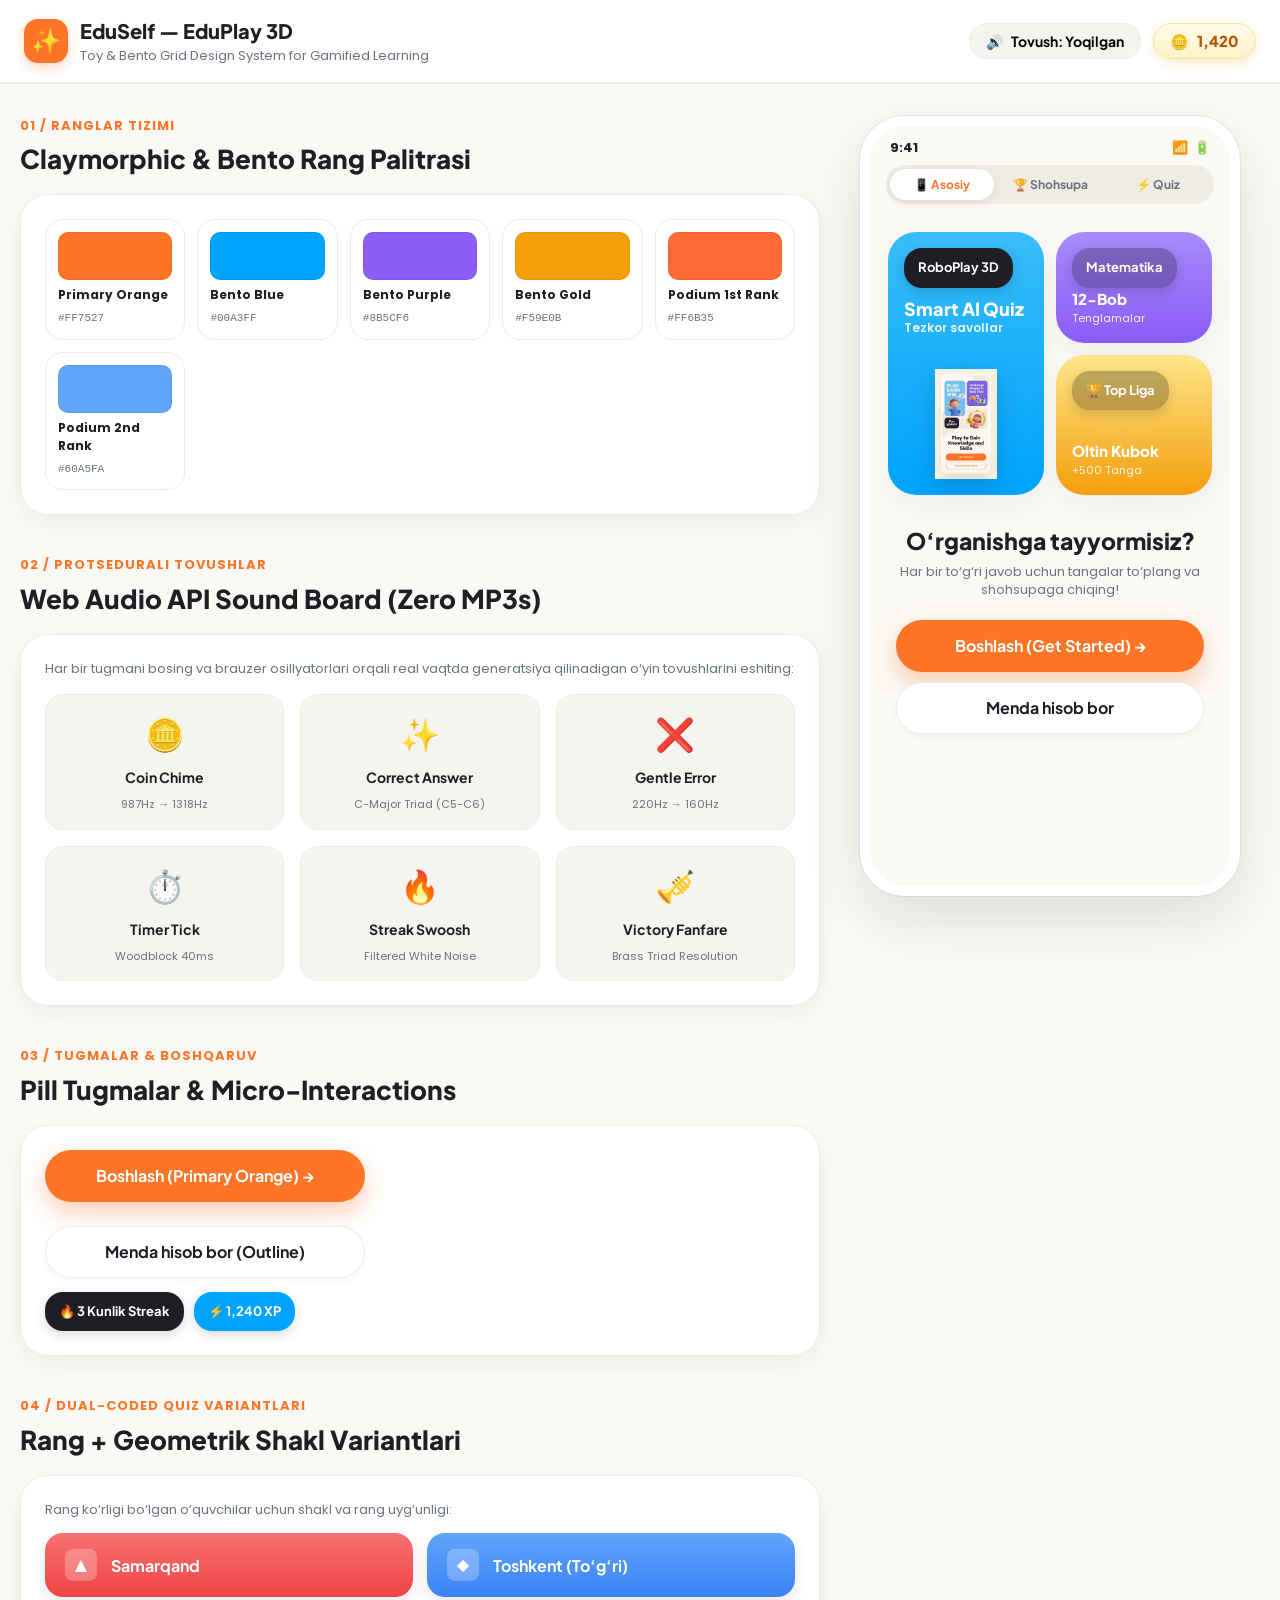
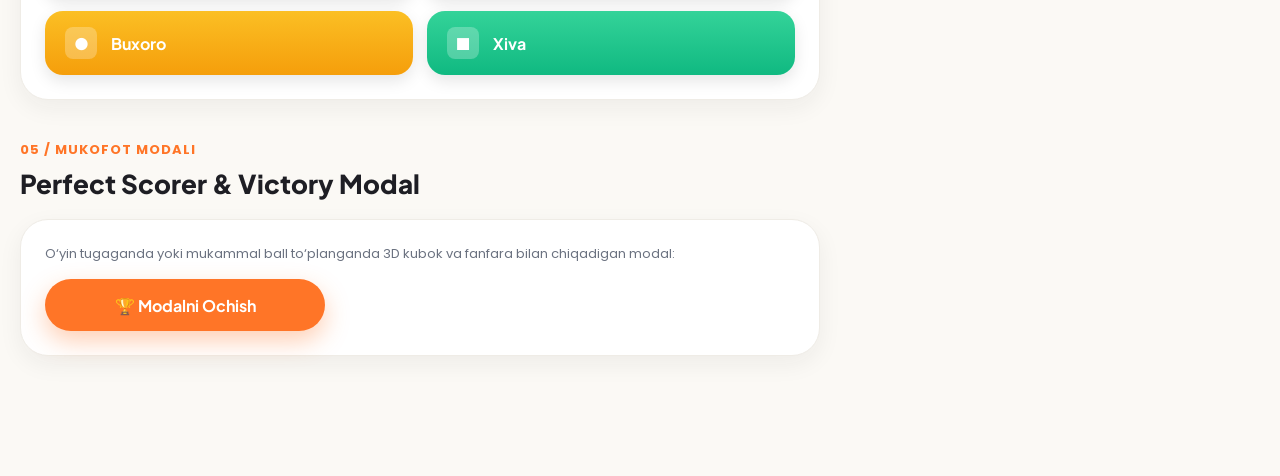
==== ui_components/index.html @ 29c21c11 "docs folder perfectly created" ====
<!DOCTYPE html>
<html lang="uz">
<head>
  <meta charset="UTF-8">
  <meta name="viewport" content="width=device-width, initial-scale=1.0">
  <title>EduSelf Teacher — "EduPlay 3D" UI Component Library</title>
  <link rel="stylesheet" href="styles.css">
  <link rel="preconnect" href="https://fonts.googleapis.com">
  <link rel="preconnect" href="https://fonts.gstatic.com" crossorigin>
  <link href="https://fonts.googleapis.com/css2?family=Plus+Jakarta+Sans:wght@500;600;700;800&family=Poppins:wght@400;500;600;700&display=swap" rel="stylesheet">
</head>
<body>

  <!-- ==========================================================================
       Global Showcase Header
       ========================================================================== -->
  <header class="showcase-header">
    <div class="brand-badge">
      <div class="logo-icon">✨</div>
      <div>
        <h1 class="brand-title">EduSelf — EduPlay 3D</h1>
        <p class="brand-subtitle">Toy & Bento Grid Design System for Gamified Learning</p>
      </div>
    </div>

    <div class="audio-controls">
      <button class="audio-btn" id="muteToggleBtn" title="Tovushni yoqish / o'chirish">
        <span>🔊</span> Tovush: Yoqilgan
      </button>

      <div class="coin-reward-pill" style="margin-bottom: 0; padding: 6px 16px; font-size: 15px;">
        <span>🪙</span>
        <span id="globalCoinCount">1,420</span>
      </div>
    </div>
  </header>

  <!-- ==========================================================================
       Main 2-Column Showcase Layout
       ========================================================================== -->
  <main class="showcase-layout">
    
    <!-- LEFT COLUMN: Component Library & Design Tokens Explorer -->
    <section class="explorer-column">
      
      <!-- 01. Design Tokens -->
      <div class="explorer-section">
        <p class="section-tag">01 / Ranglar Tizimi</p>
        <h2 class="section-heading">Claymorphic & Bento Rang Palitrasi</h2>
        <div class="component-card-box">
          <div class="token-grid">
            <div class="token-chip">
              <div class="token-swatch" style="background: #FF7527;"></div>
              <span class="token-name">Primary Orange</span>
              <span class="token-hex">#FF7527</span>
            </div>
            <div class="token-chip">
              <div class="token-swatch" style="background: #00A3FF;"></div>
              <span class="token-name">Bento Blue</span>
              <span class="token-hex">#00A3FF</span>
            </div>
            <div class="token-chip">
              <div class="token-swatch" style="background: #8B5CF6;"></div>
              <span class="token-name">Bento Purple</span>
              <span class="token-hex">#8B5CF6</span>
            </div>
            <div class="token-chip">
              <div class="token-swatch" style="background: #F59E0B;"></div>
              <span class="token-name">Bento Gold</span>
              <span class="token-hex">#F59E0B</span>
            </div>
            <div class="token-chip">
              <div class="token-swatch" style="background: #FF6B35;"></div>
              <span class="token-name">Podium 1st Rank</span>
              <span class="token-hex">#FF6B35</span>
            </div>
            <div class="token-chip">
              <div class="token-swatch" style="background: #60A5FA;"></div>
              <span class="token-name">Podium 2nd Rank</span>
              <span class="token-hex">#60A5FA</span>
            </div>
          </div>
        </div>
      </div>

      <!-- 02. Procedural Audio Synthesizer (Sound Board) -->
      <div class="explorer-section">
        <p class="section-tag">02 / Protsedurali Tovushlar</p>
        <h2 class="section-heading">Web Audio API Sound Board (Zero MP3s)</h2>
        <div class="component-card-box">
          <p style="font-size: 13px; color: var(--text-muted); margin-bottom: 16px;">
            Har bir tugmani bosing va brauzer osillyatorlari orqali real vaqtda generatsiya qilinadigan o‘yin tovushlarini eshiting:
          </p>
          <div class="sound-grid">
            <div class="sound-card-btn" data-sound="coin">
              <div class="sound-icon">🪙</div>
              <div class="sound-name">Coin Chime</div>
              <div class="sound-hz">987Hz → 1318Hz</div>
            </div>
            <div class="sound-card-btn" data-sound="correct">
              <div class="sound-icon">✨</div>
              <div class="sound-name">Correct Answer</div>
              <div class="sound-hz">C-Major Triad (C5-C6)</div>
            </div>
            <div class="sound-card-btn" data-sound="wrong">
              <div class="sound-icon">❌</div>
              <div class="sound-name">Gentle Error</div>
              <div class="sound-hz">220Hz → 160Hz</div>
            </div>
            <div class="sound-card-btn" data-sound="tick">
              <div class="sound-icon">⏱️</div>
              <div class="sound-name">Timer Tick</div>
              <div class="sound-hz">Woodblock 40ms</div>
            </div>
            <div class="sound-card-btn" data-sound="streak">
              <div class="sound-icon">🔥</div>
              <div class="sound-name">Streak Swoosh</div>
              <div class="sound-hz">Filtered White Noise</div>
            </div>
            <div class="sound-card-btn" data-sound="victory">
              <div class="sound-icon">🎺</div>
              <div class="sound-name">Victory Fanfare</div>
              <div class="sound-hz">Brass Triad Resolution</div>
            </div>
          </div>
        </div>
      </div>

      <!-- 03. Pill Buttons & Controls -->
      <div class="explorer-section">
        <p class="section-tag">03 / Tugmalar & Boshqaruv</p>
        <h2 class="section-heading">Pill Tugmalar & Micro-Interactions</h2>
        <div class="component-card-box">
          <div style="display: flex; flex-direction: column; gap: 14px; max-width: 320px;">
            <button class="pill-btn btn-primary-orange" onclick="window.eduAudio && window.eduAudio.playCoin()">
              Boshlash (Primary Orange) →
            </button>
            <button class="pill-btn btn-outline-white" onclick="window.eduAudio && window.eduAudio.playTick()">
              Menda hisob bor (Outline)
            </button>
            <div style="display: flex; gap: 10px; align-items: center;">
              <span class="bento-dark-badge">🔥 3 Kunlik Streak</span>
              <span class="bento-dark-badge" style="background: #00A3FF;">⚡ 1,240 XP</span>
            </div>
          </div>
        </div>
      </div>

      <!-- 04. Dual-Coded Live Quiz Options -->
      <div class="explorer-section">
        <p class="section-tag">04 / Dual-Coded Quiz Variantlari</p>
        <h2 class="section-heading">Rang + Geometrik Shakl Variantlari</h2>
        <div class="component-card-box">
          <p style="font-size: 13px; color: var(--text-muted); margin-bottom: 14px;">
            Rang ko‘rligi bo‘lgan o‘quvchilar uchun shakl va rang uyg‘unligi:
          </p>
          <div class="options-interactive-grid">
            <button class="quiz-option-btn opt-red" data-correct="false">
              <span class="opt-shape">▲</span>
              <span>Samarqand</span>
            </button>
            <button class="quiz-option-btn opt-blue" data-correct="true">
              <span class="opt-shape">◆</span>
              <span>Toshkent (To‘g‘ri)</span>
            </button>
            <button class="quiz-option-btn opt-yellow" data-correct="false">
              <span class="opt-shape">●</span>
              <span>Buxoro</span>
            </button>
            <button class="quiz-option-btn opt-green" data-correct="false">
              <span class="opt-shape">■</span>
              <span>Xiva</span>
            </button>
          </div>
        </div>
      </div>

      <!-- 05. Victory Modal Trigger -->
      <div class="explorer-section">
        <p class="section-tag">05 / Mukofot Modali</p>
        <h2 class="section-heading">Perfect Scorer & Victory Modal</h2>
        <div class="component-card-box">
          <p style="font-size: 13px; color: var(--text-muted); margin-bottom: 16px;">
            O‘yin tugaganda yoki mukammal ball to‘planganda 3D kubok va fanfara bilan chiqadigan modal:
          </p>
          <button class="pill-btn btn-primary-orange" style="max-width: 280px;" onclick="window.openVictoryModal(100)">
            🏆 Modalni Ochish
          </button>
        </div>
      </div>

    </section>

    <!-- RIGHT COLUMN: Interactive Mobile Simulator (Matching Reference Design) -->
    <aside class="simulator-column">
      <div class="mobile-frame">
        
        <!-- Status Bar -->
        <div class="mobile-notch">
          <span>9:41</span>
          <div style="display: flex; gap: 6px; align-items: center;">
            <span>📶</span>
            <span>🔋</span>
          </div>
        </div>

        <!-- Simulator Screen Tabs -->
        <div style="padding: 0 16px;">
          <div class="sim-tab-bar">
            <button class="sim-tab-btn active" data-tab="home">📱 Asosiy</button>
            <button class="sim-tab-btn" data-tab="podium">🏆 Shohsupa</button>
            <button class="sim-tab-btn" data-tab="quiz">⚡ Quiz</button>
          </div>
        </div>

        <!-- Screen Content Container -->
        <div class="mobile-content">
          
          <!-- ================= SCREEN 1: BENTO HOME ================= -->
          <div class="sim-screen-view" id="screen-home">
            <div class="bento-grid">
              
              <!-- Blue Tall Card -->
              <div class="bento-card bento-blue">
                <span class="bento-dark-badge">RoboPlay 3D</span>
                <div style="margin-top: 10px;">
                  <h3 class="bento-title">Smart AI Quiz</h3>
                  <p class="bento-sub">Tezkor savollar</p>
                </div>
                <img src="assets/student_home.jpg" alt="3D Robot Character" class="bento-character-img">
              </div>

              <!-- Purple Card -->
              <div class="bento-card bento-purple">
                <span class="bento-dark-badge" style="background: rgba(0,0,0,0.25);">Matematika</span>
                <div style="margin-top: auto;">
                  <h4 style="font-size: 15px; font-weight: 800;">12-Bob</h4>
                  <p style="font-size: 11px; opacity: 0.9;">Tenglamalar</p>
                </div>
              </div>

              <!-- Gold Card -->
              <div class="bento-card bento-gold">
                <span class="bento-dark-badge" style="background: rgba(0,0,0,0.25);">🏆 Top Liga</span>
                <div style="margin-top: auto;">
                  <h4 style="font-size: 15px; font-weight: 800;">Oltin Kubok</h4>
                  <p style="font-size: 11px; opacity: 0.9;">+500 Tanga</p>
                </div>
              </div>

            </div>

            <!-- Hero Action Text Block -->
            <div class="hero-text-block">
              <h2>O‘rganishga tayyormisiz?</h2>
              <p>Har bir to‘g‘ri javob uchun tangalar to‘plang va shohsupaga chiqing!</p>
              
              <button class="pill-btn btn-primary-orange" onclick="window.switchSimulatorTab('quiz')">
                Boshlash (Get Started) →
              </button>
              
              <button class="pill-btn btn-outline-white" onclick="window.switchSimulatorTab('podium')">
                Menda hisob bor
              </button>
            </div>
          </div>

          <!-- ================= SCREEN 2: 3D LEADERBOARD PODIUM ================= -->
          <div class="sim-screen-view" id="screen-podium" style="display: none;">
            
            <div class="leaderboard-top-nav">
              <button class="nav-circle-btn" onclick="window.switchSimulatorTab('home')">←</button>
              <h3 style="font-size: 16px; font-weight: 800;">Haftalik Liderlar</h3>
              <button class="nav-circle-btn">↗</button>
            </div>

            <!-- 3D Podium Stands -->
            <div class="podium-section">
              
              <!-- 2nd Place (Blue) -->
              <div class="podium-column">
                <div class="avatar-wrapper">
                  <div class="avatar-circle">🦊</div>
                </div>
                <div class="podium-user-name">Madina K.</div>
                <div class="podium-block podium-blue">
                  <span class="podium-rank-num">2</span>
                  <span class="podium-coins">1,120 🪙</span>
                </div>
              </div>

              <!-- 1st Place (Orange Tallest with Crown) -->
              <div class="podium-column">
                <div class="avatar-wrapper">
                  <span class="crown-badge">👑</span>
                  <div class="avatar-circle rank1-avatar">🦁</div>
                </div>
                <div class="podium-user-name" style="font-weight: 800; color: #E65D0F;">Sardorbek</div>
                <div class="podium-block podium-orange">
                  <span class="podium-rank-num">1</span>
                  <span class="podium-coins">1,420 🪙</span>
                </div>
              </div>

              <!-- 3rd Place (Yellow) -->
              <div class="podium-column">
                <div class="avatar-wrapper">
                  <div class="avatar-circle">🐼</div>
                </div>
                <div class="podium-user-name">Temur A.</div>
                <div class="podium-block podium-yellow">
                  <span class="podium-rank-num">3</span>
                  <span class="podium-coins">980 🪙</span>
                </div>
              </div>

            </div>

            <!-- Bottom Sheet Rank List -->
            <div class="leaderboard-sheet">
              <div class="sheet-handle"></div>
              
              <div class="rank-item-row">
                <span style="font-weight: 800; width: 16px; font-size: 13px;">4</span>
                <div class="rank-avatar-small">🐯</div>
                <div class="rank-user-info">
                  <div class="rank-user-name">Jasurbek B.</div>
                  <div class="rank-user-coins">890 tanga</div>
                </div>
                <span class="rank-delta-pill delta-up">▲ +2</span>
              </div>

              <div class="rank-item-row">
                <span style="font-weight: 800; width: 16px; font-size: 13px;">5</span>
                <div class="rank-avatar-small">🐨</div>
                <div class="rank-user-info">
                  <div class="rank-user-name">Rayhona O.</div>
                  <div class="rank-user-coins">840 tanga</div>
                </div>
                <span class="rank-delta-pill delta-down">▼ -1</span>
              </div>

              <div class="rank-item-row">
                <span style="font-weight: 800; width: 16px; font-size: 13px;">6</span>
                <div class="rank-avatar-small">🦄</div>
                <div class="rank-user-info">
                  <div class="rank-user-name">Azizbek Sh.</div>
                  <div class="rank-user-coins">790 tanga</div>
                </div>
                <span class="rank-delta-pill delta-up">▲ +1</span>
              </div>

            </div>

          </div>

          <!-- ================= SCREEN 3: LIVE QUIZ ================= -->
          <div class="sim-screen-view" id="screen-quiz" style="display: none;">
            
            <!-- Timer Bar -->
            <div class="quiz-timer-wrap">
              <div class="quiz-timer-header">
                <span style="color: var(--text-muted);">Savol 4/10</span>
                <span id="quizTimerText" style="color: var(--primary-orange);">15s</span>
              </div>
              <div class="timer-bar-track">
                <div class="timer-bar-fill" id="quizTimerBar"></div>
              </div>
            </div>

            <!-- Question Prompt Box -->
            <div class="quiz-question-box">
              <span class="quiz-badge">Geografiya • 50 Tanga</span>
              <h3 class="quiz-prompt-text">O‘zbekiston Respublikasining poytaxti qaysi shahar?</h3>
            </div>

            <!-- 4 Dual-Coded Options Grid -->
            <div class="options-interactive-grid">
              <button class="quiz-option-btn opt-red" data-correct="false">
                <span class="opt-shape">▲</span>
                <span>Samarqand</span>
              </button>
              
              <button class="quiz-option-btn opt-blue" data-correct="true">
                <span class="opt-shape">◆</span>
                <span>Toshkent</span>
              </button>
              
              <button class="quiz-option-btn opt-yellow" data-correct="false">
                <span class="opt-shape">●</span>
                <span>Buxoro</span>
              </button>
              
              <button class="quiz-option-btn opt-green" data-correct="false">
                <span class="opt-shape">■</span>
                <span>Xiva</span>
              </button>
            </div>

            <button class="pill-btn btn-outline-white" style="margin-top: 20px;" onclick="window.resetQuizSimulator()">
              🔄 Qayta Boshlash
            </button>

          </div>

        </div>

        <!-- ================= FLOATING VICTORY MODAL OVERLAY ================= -->
        <div class="modal-backdrop-blur" id="victoryModal">
          <div class="victory-card">
            
            <div class="victory-character-float">
              <div class="character-glow"></div>
              <img src="assets/victory_reward.jpg" alt="Victory Trophy" class="character-trophy-img">
            </div>

            <h3 class="victory-title">Perfect Scorer!</h3>
            <p class="victory-sub">
              Siz barcha savollarga eng yuqori tezlikda benuqson javob berdingiz!
            </p>

            <div class="coin-reward-pill" id="modalCoinReward">
              <span>🪙</span>
              <span>+100 Tangalar</span>
            </div>

            <button class="pill-btn btn-primary-orange" onclick="window.closeVictoryModal(true)">
              Mukofotni Olish (Claim) 🎁
            </button>

            <button class="pill-btn btn-outline-white" onclick="window.closeVictoryModal(false)">
              Yopish
            </button>

          </div>
        </div>

      </div>
    </aside>

  </main>

  <!-- Load Scripts -->
  <script src="audio.js"></script>
  <script src="components.js"></script>
</body>
</html>
---- ui_components/styles.css ----
/* ==========================================================================
   EduSelf Teacher — "EduPlay 3D" Design System Stylesheet
   Gamified Claymorphism, Bento Grid & Vibrant Toy Aesthetic
   ========================================================================== */

@import url('https://fonts.googleapis.com/css2?family=Plus+Jakarta+Sans:wght@500;600;700;800&family=Poppins:wght@400;500;600;700&display=swap');

:root {
  /* Primary Action Colors (Matching User Image) */
  --primary-orange: #FF7527;
  --primary-orange-hover: #E65D0F;
  --primary-orange-soft: #FFF2EB;
  --primary-shadow: 0px 10px 25px rgba(255, 117, 39, 0.35);

  /* Bento Grid Accents */
  --bento-blue: #00A3FF;
  --bento-blue-light: #38BDF8;
  --bento-purple: #8B5CF6;
  --bento-purple-light: #A78BFA;
  --bento-gold: #F59E0B;
  --bento-gold-light: #FCD34D;
  --bento-dark: #1E1E24;

  /* Surfaces & Backgrounds */
  --bg-warm: #FBF9F5;
  --bg-surface: #FFFFFF;
  --bg-surface-subtle: #F6F4EE;
  --border-subtle: #EFECE6;

  /* Text Colors */
  --text-main: #1E1E24;
  --text-muted: #6B7280;
  --text-white: #FFFFFF;

  /* Podium Colors */
  --podium-rank1: #FF6B35;
  --podium-rank2: #60A5FA;
  --podium-rank3: #FFD154;

  /* Geometry & Radii */
  --radius-sm: 12px;
  --radius-md: 18px;
  --radius-lg: 28px;
  --radius-xl: 36px;
  --radius-pill: 9999px;

  /* Soft Clay Shadows */
  --shadow-bento: 0px 12px 30px rgba(30, 30, 36, 0.05);
  --shadow-card: 0px 8px 24px rgba(30, 30, 36, 0.06);
  --shadow-modal: 0px 24px 64px rgba(30, 30, 36, 0.2);
}

/* Base Reset */
* {
  box-sizing: border-box;
  margin: 0;
  padding: 0;
  -webkit-tap-highlight-color: transparent;
}

body {
  font-family: 'Poppins', sans-serif;
  background-color: var(--bg-warm);
  color: var(--text-main);
  min-height: 100vh;
  line-height: 1.5;
  -webkit-font-smoothing: antialiased;
}

h1, h2, h3, h4, .font-heading {
  font-family: 'Plus Jakarta Sans', sans-serif;
  font-weight: 800;
}

/* ==========================================================================
   Playground Container & Navbar
   ========================================================================== */

.showcase-header {
  background: #FFFFFF;
  border-bottom: 2px solid var(--border-subtle);
  padding: 16px 24px;
  display: flex;
  justify-content: space-between;
  align-items: center;
  position: sticky;
  top: 0;
  z-index: 50;
}

.brand-badge {
  display: flex;
  align-items: center;
  gap: 12px;
}

.brand-badge .logo-icon {
  width: 44px;
  height: 44px;
  background: var(--primary-orange);
  border-radius: 14px;
  display: flex;
  align-items: center;
  justify-content: center;
  color: white;
  font-size: 24px;
  box-shadow: 0 4px 12px rgba(255, 117, 39, 0.3);
}

.brand-title {
  font-size: 20px;
  color: var(--text-main);
}

.brand-subtitle {
  font-size: 13px;
  color: var(--text-muted);
}

.audio-controls {
  display: flex;
  gap: 12px;
}

.audio-btn {
  background: var(--bg-surface-subtle);
  border: 1px solid var(--border-subtle);
  border-radius: var(--radius-pill);
  padding: 8px 16px;
  font-family: 'Plus Jakarta Sans', sans-serif;
  font-weight: 700;
  font-size: 14px;
  cursor: pointer;
  display: flex;
  align-items: center;
  gap: 8px;
  transition: all 0.2s;
}

.audio-btn:hover {
  background: #EFECE4;
}

.showcase-layout {
  max-width: 1360px;
  margin: 0 auto;
  padding: 32px 20px 80px;
  display: grid;
  grid-template-columns: 1fr 400px;
  gap: 40px;
}

/* ==========================================================================
   Mobile Simulator Frame (Right Column matching Reference Image)
   ========================================================================== */

.simulator-column {
  position: sticky;
  top: 96px;
  height: calc(100vh - 120px);
}

.mobile-frame {
  width: 100%;
  max-width: 380px;
  background: var(--bg-warm);
  border: 10px solid #FFFFFF;
  border-radius: 44px;
  box-shadow: 0px 24px 60px rgba(30, 30, 36, 0.12), 0 0 0 1px var(--border-subtle);
  overflow: hidden;
  display: flex;
  flex-direction: column;
  position: relative;
  height: 780px;
}

.mobile-notch {
  padding: 12px 20px 8px;
  display: flex;
  justify-content: space-between;
  align-items: center;
  font-size: 13px;
  font-weight: 700;
  color: var(--text-main);
  z-index: 10;
}

.mobile-content {
  flex: 1;
  overflow-y: auto;
  padding: 12px 18px 24px;
  position: relative;
}

/* ==========================================================================
   Screen 1: Bento Grid Home Screen
   ========================================================================== */

.bento-grid {
  display: grid;
  grid-template-columns: 1fr 1fr;
  gap: 12px;
  margin-bottom: 24px;
}

.bento-card {
  border-radius: var(--radius-lg);
  padding: 16px;
  position: relative;
  overflow: hidden;
  display: flex;
  flex-direction: column;
  box-shadow: var(--shadow-bento);
  transition: transform 0.25s cubic-bezier(0.34, 1.56, 0.64, 1);
}

.bento-card:hover {
  transform: translateY(-4px) scale(1.02);
}

.bento-blue {
  background: linear-gradient(180deg, var(--bento-blue-light) 0%, var(--bento-blue) 100%);
  color: white;
  grid-row: span 2;
  min-height: 230px;
}

.bento-purple {
  background: linear-gradient(180deg, var(--bento-purple-light) 0%, var(--bento-purple) 100%);
  color: white;
  min-height: 110px;
}

.bento-gold {
  background: linear-gradient(180deg, #FDE68A 0%, #F59E0B 100%);
  color: white;
  min-height: 140px;
}

.bento-dark-badge {
  background: var(--bento-dark);
  color: white;
  padding: 10px 14px;
  border-radius: var(--radius-md);
  font-family: 'Plus Jakarta Sans', sans-serif;
  font-weight: 700;
  font-size: 13px;
  display: inline-flex;
  align-items: center;
  gap: 6px;
  width: fit-content;
  box-shadow: 0 4px 12px rgba(0, 0, 0, 0.15);
}

.bento-title {
  font-size: 18px;
  font-weight: 800;
  line-height: 1.2;
}

.bento-sub {
  font-size: 12px;
  font-weight: 600;
  opacity: 0.9;
}

.bento-character-img {
  width: 100%;
  height: 110px;
  object-fit: contain;
  margin-top: auto;
  filter: drop-shadow(0 8px 12px rgba(0,0,0,0.15));
}

.hero-text-block {
  text-align: center;
  padding: 8px 8px 20px;
}

.hero-text-block h2 {
  font-size: 23px;
  line-height: 1.25;
  color: var(--text-main);
  margin-bottom: 8px;
}

.hero-text-block p {
  font-size: 13px;
  color: var(--text-muted);
  line-height: 1.4;
  margin-bottom: 20px;
}

/* ==========================================================================
   Buttons System
   ========================================================================== */

.pill-btn {
  display: flex;
  align-items: center;
  justify-content: center;
  gap: 10px;
  width: 100%;
  height: 52px;
  border-radius: var(--radius-pill);
  font-family: 'Plus Jakarta Sans', sans-serif;
  font-weight: 700;
  font-size: 16px;
  cursor: pointer;
  transition: all 0.15s cubic-bezier(0.34, 1.56, 0.64, 1);
  border: none;
  text-decoration: none;
}

.pill-btn:active {
  transform: scale(0.96);
}

.btn-primary-orange {
  background: var(--primary-orange);
  color: white;
  box-shadow: var(--primary-shadow);
}

.btn-primary-orange:hover {
  background: var(--primary-orange-hover);
  box-shadow: 0px 12px 28px rgba(255, 117, 39, 0.45);
}

.btn-outline-white {
  background: #FFFFFF;
  color: var(--text-main);
  border: 1.5px solid var(--border-subtle);
  margin-top: 10px;
  box-shadow: 0 4px 12px rgba(0,0,0,0.03);
}

.btn-outline-white:hover {
  background: #F8F7F3;
}

/* ==========================================================================
   Screen 2: 3D Leaderboard Podium
   ========================================================================== */

.leaderboard-top-nav {
  display: flex;
  justify-content: space-between;
  align-items: center;
  margin-bottom: 20px;
}

.nav-circle-btn {
  width: 36px;
  height: 36px;
  border-radius: 50%;
  background: #FFFFFF;
  border: 1px solid var(--border-subtle);
  display: flex;
  align-items: center;
  justify-content: center;
  font-size: 16px;
  cursor: pointer;
}

.podium-section {
  display: flex;
  align-items: flex-end;
  justify-content: center;
  gap: 10px;
  padding: 10px 0 20px;
}

.podium-column {
  display: flex;
  flex-direction: column;
  align-items: center;
  width: 96px;
}

.avatar-wrapper {
  position: relative;
  margin-bottom: 8px;
}

.avatar-circle {
  width: 58px;
  height: 58px;
  border-radius: 50%;
  background: #FFFFFF;
  border: 3px solid #FFFFFF;
  box-shadow: 0 6px 16px rgba(0, 0, 0, 0.1);
  display: flex;
  align-items: center;
  justify-content: center;
  font-size: 28px;
  overflow: hidden;
}

.avatar-circle.rank1-avatar {
  width: 68px;
  height: 68px;
  border-color: #FFB800;
  box-shadow: 0 8px 24px rgba(255, 184, 0, 0.4);
}

.crown-badge {
  position: absolute;
  top: -16px;
  left: 50%;
  transform: translateX(-50%);
  font-size: 22px;
  filter: drop-shadow(0 4px 6px rgba(0,0,0,0.2));
  animation: floatCrown 2.5s ease-in-out infinite;
}

@keyframes floatCrown {
  0%, 100% { transform: translateX(-50%) translateY(0); }
  50% { transform: translateX(-50%) translateY(-5px); }
}

.podium-user-name {
  font-size: 12px;
  font-weight: 700;
  color: var(--text-main);
  margin-bottom: 6px;
  text-align: center;
}

.podium-block {
  width: 100%;
  border-radius: 20px 20px 8px 8px;
  display: flex;
  flex-direction: column;
  align-items: center;
  justify-content: center;
  color: white;
  box-shadow: 0 10px 25px rgba(0, 0, 0, 0.12);
  transition: transform 0.2s;
}

.podium-block:hover {
  transform: scale(1.03);
}

.podium-rank-num {
  font-family: 'Plus Jakarta Sans', sans-serif;
  font-weight: 800;
  font-size: 28px;
  line-height: 1;
}

.podium-coins {
  font-size: 11px;
  font-weight: 600;
  opacity: 0.95;
  margin-top: 4px;
}

.podium-orange {
  height: 140px;
  background: linear-gradient(180deg, #FF8243 0%, var(--podium-rank1) 100%);
}

.podium-blue {
  height: 105px;
  background: linear-gradient(180deg, #93C5FD 0%, var(--podium-rank2) 100%);
}

.podium-yellow {
  height: 85px;
  background: linear-gradient(180deg, #FDE047 0%, var(--podium-rank3) 100%);
}

/* Leaderboard Bottom Sheet */
.leaderboard-sheet {
  background: #FFFFFF;
  border-radius: var(--radius-xl) var(--radius-xl) 0 0;
  padding: 14px 16px;
  box-shadow: 0 -8px 30px rgba(0, 0, 0, 0.06);
  margin-top: 10px;
}

.sheet-handle {
  width: 40px;
  height: 4px;
  background: #E5E7EB;
  border-radius: 2px;
  margin: 0 auto 12px;
}

.rank-item-row {
  display: flex;
  align-items: center;
  padding: 10px 0;
  border-bottom: 1px solid #F3F4F6;
  gap: 12px;
}

.rank-item-row:last-child {
  border-bottom: none;
}

.rank-avatar-small {
  width: 36px;
  height: 36px;
  border-radius: 50%;
  background: #F3F4F6;
  display: flex;
  align-items: center;
  justify-content: center;
  font-size: 18px;
}

.rank-user-info {
  flex: 1;
}

.rank-user-name {
  font-size: 13px;
  font-weight: 700;
  color: var(--text-main);
}

.rank-user-coins {
  font-size: 12px;
  color: var(--text-muted);
  font-weight: 500;
}

.rank-delta-pill {
  padding: 4px 8px;
  border-radius: 8px;
  font-size: 11px;
  font-weight: 700;
  display: inline-flex;
  align-items: center;
  gap: 3px;
}

.delta-up {
  background: #ECFDF5;
  color: #10B981;
}

.delta-down {
  background: #FEF2F2;
  color: #EF4444;
}

/* ==========================================================================
   Screen 3: Victory / Perfect Scorer Modal
   ========================================================================== */

.modal-backdrop-blur {
  position: absolute;
  top: 0;
  left: 0;
  right: 0;
  bottom: 0;
  background: rgba(30, 30, 36, 0.4);
  backdrop-filter: blur(8px);
  -webkit-backdrop-filter: blur(8px);
  z-index: 100;
  display: flex;
  align-items: flex-end;
  justify-content: center;
  padding: 16px;
  opacity: 0;
  pointer-events: none;
  transition: opacity 0.3s cubic-bezier(0.16, 1, 0.3, 1);
}

.modal-backdrop-blur.active {
  opacity: 1;
  pointer-events: auto;
}

.victory-card {
  background: #FFFFFF;
  border-radius: 36px;
  width: 100%;
  padding: 30px 20px 24px;
  text-align: center;
  box-shadow: var(--shadow-modal);
  transform: translateY(100px);
  transition: transform 0.4s cubic-bezier(0.34, 1.56, 0.64, 1);
  position: relative;
}

.modal-backdrop-blur.active .victory-card {
  transform: translateY(0);
}

.victory-character-float {
  width: 130px;
  height: 130px;
  margin: -85px auto 10px;
  position: relative;
}

.character-glow {
  position: absolute;
  top: 50%;
  left: 50%;
  transform: translate(-50%, -50%);
  width: 120px;
  height: 120px;
  background: radial-gradient(circle, #FDE68A 0%, rgba(253, 230, 138, 0) 70%);
  border-radius: 50%;
  z-index: 1;
}

.character-trophy-img {
  position: relative;
  z-index: 2;
  width: 100%;
  height: 100%;
  object-fit: contain;
  filter: drop-shadow(0 10px 16px rgba(0,0,0,0.2));
  animation: heroBounce 3s ease-in-out infinite;
}

@keyframes heroBounce {
  0%, 100% { transform: translateY(0); }
  50% { transform: translateY(-8px); }
}

.victory-title {
  font-size: 24px;
  color: var(--text-main);
  margin-bottom: 6px;
}

.victory-sub {
  font-size: 13px;
  color: var(--text-muted);
  line-height: 1.4;
  margin-bottom: 16px;
  padding: 0 10px;
}

.coin-reward-pill {
  background: linear-gradient(180deg, #FFFBEB 0%, #FEF3C7 100%);
  border: 1.5px solid #FDE68A;
  border-radius: var(--radius-pill);
  padding: 8px 24px;
  display: inline-flex;
  align-items: center;
  gap: 8px;
  font-family: 'Plus Jakarta Sans', sans-serif;
  font-weight: 800;
  font-size: 20px;
  color: #B45309;
  box-shadow: 0 4px 12px rgba(245, 158, 11, 0.2);
  margin-bottom: 20px;
}

/* ==========================================================================
   Left Column: Design System Component Explorer & Sound Board
   ========================================================================== */

.explorer-section {
  margin-bottom: 40px;
}

.section-tag {
  color: var(--primary-orange);
  font-weight: 700;
  font-size: 13px;
  text-transform: uppercase;
  letter-spacing: 1px;
  margin-bottom: 4px;
}

.section-heading {
  font-size: 26px;
  color: var(--text-main);
  margin-bottom: 16px;
}

.component-card-box {
  background: #FFFFFF;
  border: 1px solid var(--border-subtle);
  border-radius: var(--radius-lg);
  padding: 24px;
  box-shadow: var(--shadow-card);
  margin-bottom: 24px;
}

.sound-grid {
  display: grid;
  grid-template-columns: repeat(auto-fill, minmax(180px, 1fr));
  gap: 16px;
}

.sound-card-btn {
  background: var(--bg-surface-subtle);
  border: 1.5px solid var(--border-subtle);
  border-radius: var(--radius-md);
  padding: 16px;
  display: flex;
  flex-direction: column;
  align-items: center;
  gap: 8px;
  cursor: pointer;
  transition: all 0.2s cubic-bezier(0.34, 1.56, 0.64, 1);
  text-align: center;
}

.sound-card-btn:hover {
  background: #FFFFFF;
  border-color: var(--primary-orange);
  transform: translateY(-3px);
  box-shadow: 0 8px 20px rgba(255, 117, 39, 0.15);
}

.sound-card-btn:active {
  transform: scale(0.95);
}

.sound-icon {
  font-size: 32px;
}

.sound-name {
  font-family: 'Plus Jakarta Sans', sans-serif;
  font-weight: 700;
  font-size: 14px;
  color: var(--text-main);
}

.sound-hz {
  font-size: 11px;
  color: var(--text-muted);
}

/* Live Quiz Question Option Buttons (Shapes & Colors) */
.options-interactive-grid {
  display: grid;
  grid-template-columns: 1fr 1fr;
  gap: 14px;
}

.quiz-option-btn {
  height: 64px;
  border-radius: var(--radius-md);
  border: none;
  display: flex;
  align-items: center;
  padding: 0 20px;
  gap: 14px;
  color: white;
  font-family: 'Plus Jakarta Sans', sans-serif;
  font-weight: 700;
  font-size: 16px;
  cursor: pointer;
  box-shadow: 0 6px 16px rgba(0, 0, 0, 0.1);
  transition: all 0.15s;
}

.quiz-option-btn:hover {
  transform: translateY(-2px);
  box-shadow: 0 10px 22px rgba(0, 0, 0, 0.15);
}

.quiz-option-btn:active {
  transform: scale(0.96);
}

.opt-shape {
  width: 32px;
  height: 32px;
  border-radius: 8px;
  background: rgba(255, 255, 255, 0.25);
  display: flex;
  align-items: center;
  justify-content: center;
  font-size: 16px;
}

.opt-red { background: linear-gradient(180deg, #F87171 0%, #EF4444 100%); }
.opt-blue { background: linear-gradient(180deg, #60A5FA 0%, #3B82F6 100%); }
.opt-yellow { background: linear-gradient(180deg, #FBBF24 0%, #F59E0B 100%); }
.opt-green { background: linear-gradient(180deg, #34D399 0%, #10B981 100%); }

/* Screen switcher tab bar inside simulator */
.sim-tab-bar {
  display: flex;
  background: #EFECE4;
  border-radius: var(--radius-pill);
  padding: 4px;
  margin-bottom: 16px;
  gap: 4px;
}

.sim-tab-btn {
  flex: 1;
  padding: 8px 4px;
  border-radius: var(--radius-pill);
  border: none;
  background: transparent;
  font-family: 'Plus Jakarta Sans', sans-serif;
  font-size: 12px;
  font-weight: 700;
  color: var(--text-muted);
  cursor: pointer;
  transition: all 0.2s;
}

.sim-tab-btn.active {
  background: #FFFFFF;
  color: var(--primary-orange);
  box-shadow: 0 2px 8px rgba(0,0,0,0.08);
}

/* Micro-Animations & Feedback States */
.btn-bounce {
  animation: btnBounce 0.25s cubic-bezier(0.34, 1.56, 0.64, 1);
}

@keyframes btnBounce {
  0% { transform: scale(1); }
  50% { transform: scale(0.92); }
  100% { transform: scale(1); }
}

.correct-glow {
  box-shadow: 0 0 25px rgba(16, 185, 129, 0.8) !important;
  border: 2px solid #10B981 !important;
  animation: correctPulse 0.6s ease-in-out infinite alternate;
}

@keyframes correctPulse {
  0% { transform: scale(1); }
  100% { transform: scale(1.04); }
}

.wrong-shake {
  animation: shakeError 0.5s cubic-bezier(0.36, 0.07, 0.19, 0.97) both;
  box-shadow: 0 0 20px rgba(239, 68, 68, 0.6) !important;
}

@keyframes shakeError {
  10%, 90% { transform: translate3d(-2px, 0, 0); }
  20%, 80% { transform: translate3d(4px, 0, 0); }
  30%, 50%, 70% { transform: translate3d(-6px, 0, 0); }
  40%, 60% { transform: translate3d(6px, 0, 0); }
}

.pulse-pop {
  animation: popScale 0.35s cubic-bezier(0.34, 1.56, 0.64, 1);
}

@keyframes popScale {
  0% { transform: scale(1); }
  50% { transform: scale(1.2); }
  100% { transform: scale(1); }
}

.fade-in {
  animation: fadeIn 0.25s ease-out;
}

@keyframes fadeIn {
  from { opacity: 0; transform: translateY(6px); }
  to { opacity: 1; transform: translateY(0); }
}

/* Quiz Timer & Screen styles */
.quiz-timer-wrap {
  margin-bottom: 16px;
}

.quiz-timer-header {
  display: flex;
  justify-content: space-between;
  font-size: 13px;
  font-weight: 700;
  margin-bottom: 6px;
}

.timer-bar-track {
  width: 100%;
  height: 8px;
  background: #E5E7EB;
  border-radius: var(--radius-pill);
  overflow: hidden;
}

.timer-bar-fill {
  height: 100%;
  width: 100%;
  background: var(--primary-orange);
  border-radius: var(--radius-pill);
  transition: width 1s linear, background-color 0.3s;
}

.quiz-question-box {
  background: #FFFFFF;
  border: 1px solid var(--border-subtle);
  border-radius: var(--radius-lg);
  padding: 20px 16px;
  text-align: center;
  margin-bottom: 18px;
  box-shadow: var(--shadow-card);
}

.quiz-badge {
  display: inline-block;
  background: var(--primary-orange-soft);
  color: var(--primary-orange);
  font-size: 11px;
  font-weight: 800;
  padding: 4px 10px;
  border-radius: var(--radius-pill);
  margin-bottom: 10px;
  text-transform: uppercase;
}

.quiz-prompt-text {
  font-size: 16px;
  font-weight: 800;
  color: var(--text-main);
  line-height: 1.35;
}

/* Token palette visualizer */
.token-grid {
  display: grid;
  grid-template-columns: repeat(auto-fill, minmax(130px, 1fr));
  gap: 12px;
}

.token-chip {
  border-radius: var(--radius-md);
  padding: 12px;
  display: flex;
  flex-direction: column;
  gap: 6px;
  border: 1px solid var(--border-subtle);
}

.token-swatch {
  height: 48px;
  border-radius: 10px;
  box-shadow: inset 0 0 0 1px rgba(0,0,0,0.06);
}

.token-name {
  font-size: 12px;
  font-weight: 700;
  color: var(--text-main);
}

.token-hex {
  font-size: 11px;
  color: var(--text-muted);
  font-family: monospace;
}
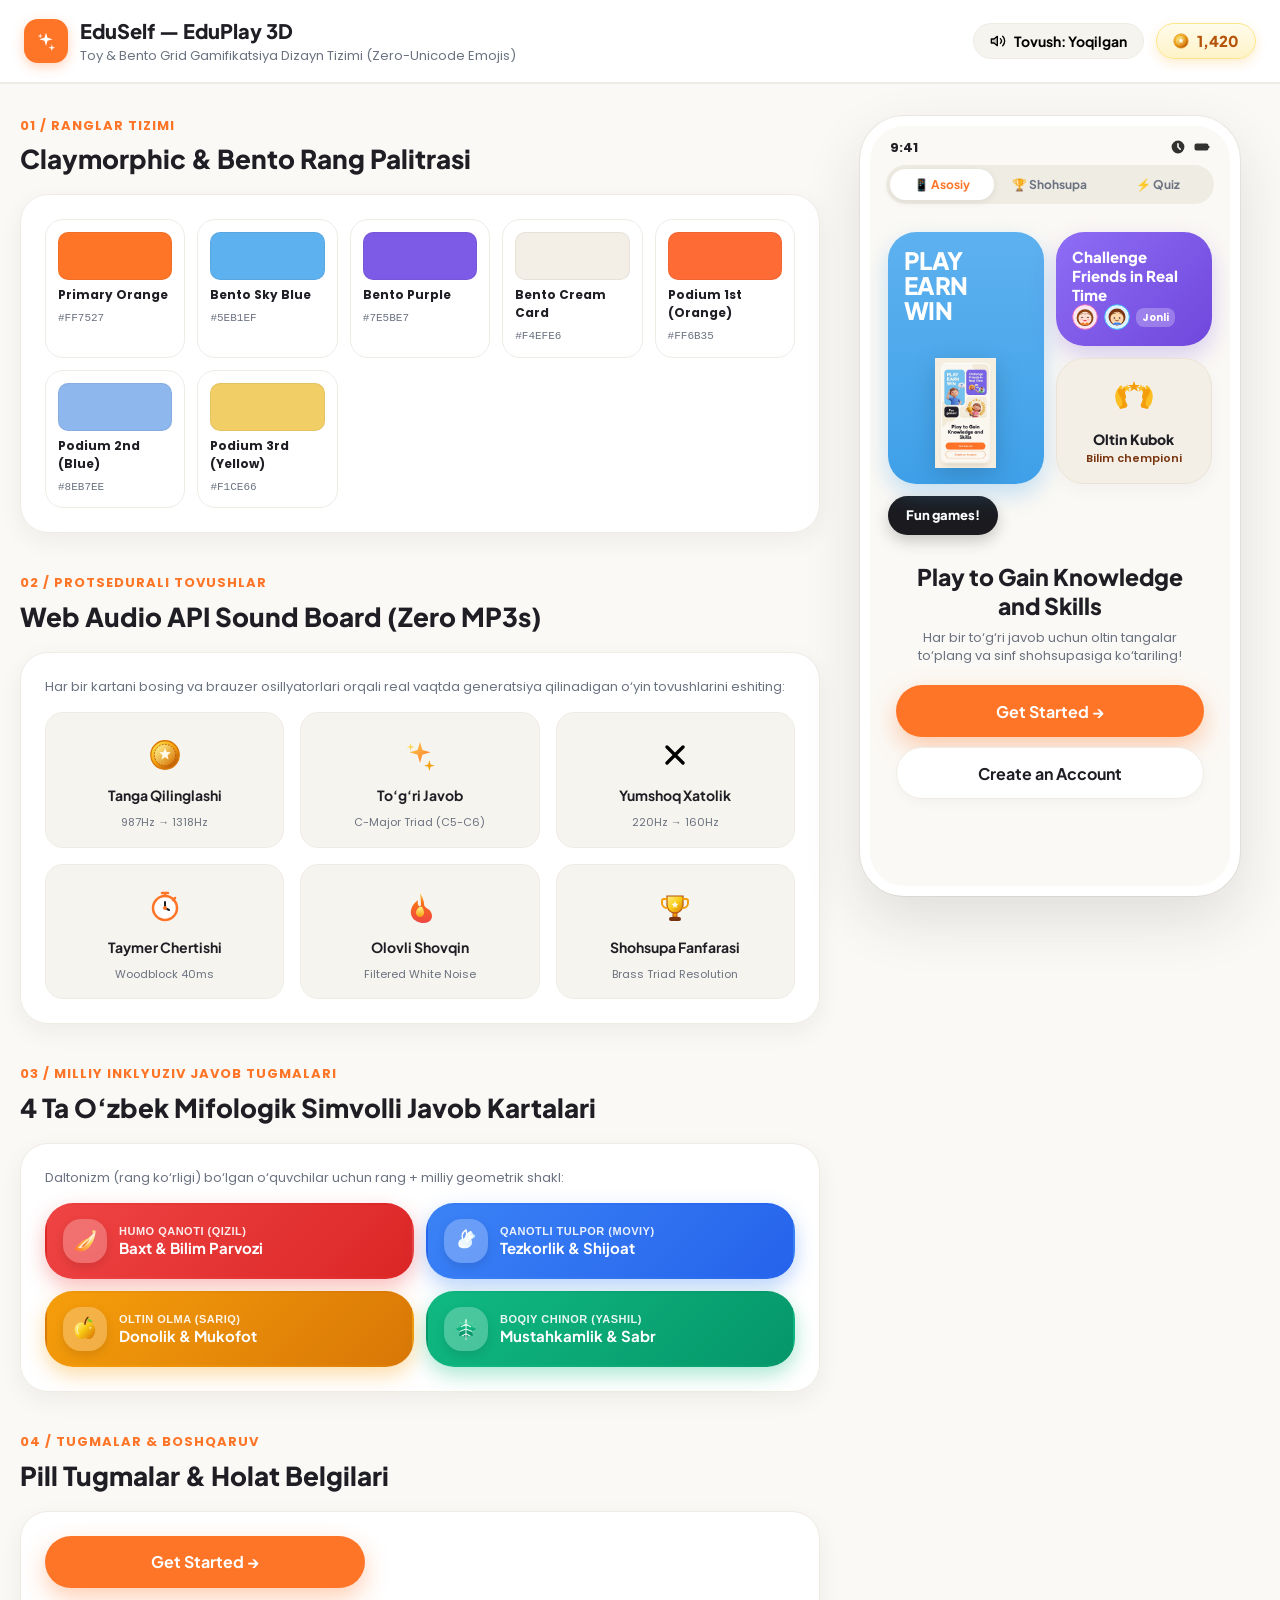
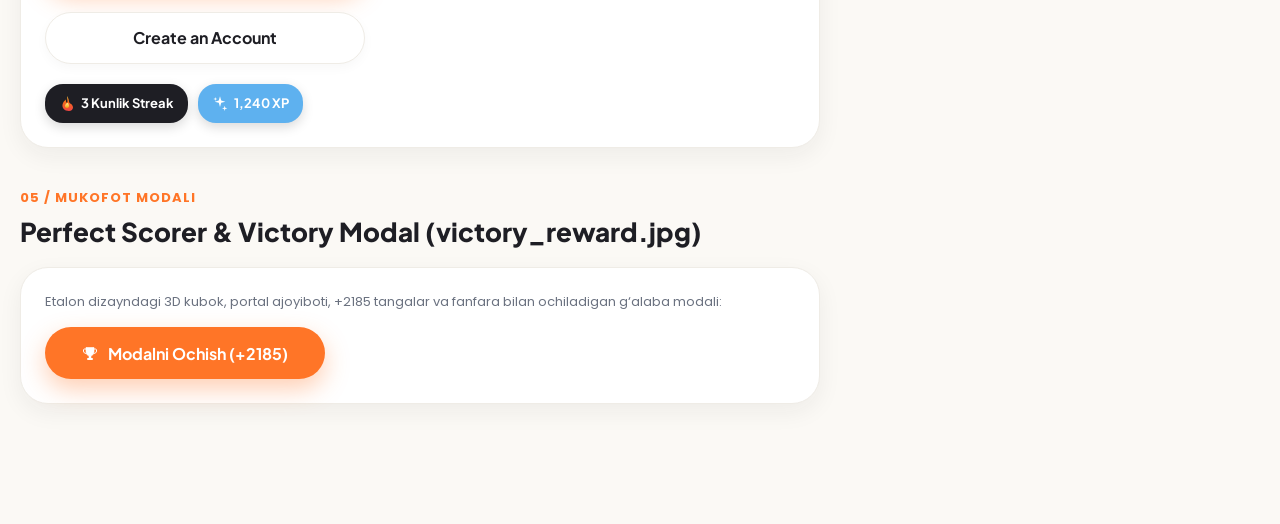
==== commit 2d7b884c: "feat(frontend): Phase 08 - EduPlay 3D design system, Uzbek mythological dual-coding, and MVT templat" ====
--- a/ui_components/index.html
+++ b/ui_components/index.html
@@ -3,7 +3,7 @@
 <head>
   <meta charset="UTF-8">
   <meta name="viewport" content="width=device-width, initial-scale=1.0">
-  <title>EduSelf Teacher — "EduPlay 3D" UI Component Library</title>
+  <title>EduSelf — "EduPlay 3D" UI Component Library</title>
   <link rel="stylesheet" href="styles.css">
   <link rel="preconnect" href="https://fonts.googleapis.com">
   <link rel="preconnect" href="https://fonts.gstatic.com" crossorigin>
@@ -16,20 +16,23 @@
        ========================================================================== -->
   <header class="showcase-header">
     <div class="brand-badge">
-      <div class="logo-icon">✨</div>
+      <div class="logo-icon">
+        <img src="icons/sparkles.svg" alt="EduSelf" class="svg-icon" style="filter: brightness(0) invert(1);">
+      </div>
       <div>
         <h1 class="brand-title">EduSelf — EduPlay 3D</h1>
-        <p class="brand-subtitle">Toy & Bento Grid Design System for Gamified Learning</p>
+        <p class="brand-subtitle">Toy & Bento Grid Gamifikatsiya Dizayn Tizimi (Zero-Unicode Emojis)</p>
       </div>
     </div>
 
     <div class="audio-controls">
       <button class="audio-btn" id="muteToggleBtn" title="Tovushni yoqish / o'chirish">
-        <span>🔊</span> Tovush: Yoqilgan
+        <img src="icons/speaker_on.svg" alt="Ovoz" class="svg-icon svg-icon-sm" id="muteIcon">
+        <span id="muteStatusText">Tovush: Yoqilgan</span>
       </button>
 
       <div class="coin-reward-pill" style="margin-bottom: 0; padding: 6px 16px; font-size: 15px;">
-        <span>🪙</span>
+        <img src="icons/gold_coin.svg" alt="Tanga" class="svg-icon svg-icon-sm">
         <span id="globalCoinCount">1,420</span>
       </div>
     </div>
@@ -55,122 +58,168 @@
               <span class="token-hex">#FF7527</span>
             </div>
             <div class="token-chip">
-              <div class="token-swatch" style="background: #00A3FF;"></div>
-              <span class="token-name">Bento Blue</span>
-              <span class="token-hex">#00A3FF</span>
-            </div>
-            <div class="token-chip">
-              <div class="token-swatch" style="background: #8B5CF6;"></div>
+              <div class="token-swatch" style="background: #5EB1EF;"></div>
+              <span class="token-name">Bento Sky Blue</span>
+              <span class="token-hex">#5EB1EF</span>
+            </div>
+            <div class="token-chip">
+              <div class="token-swatch" style="background: #7E5BE7;"></div>
               <span class="token-name">Bento Purple</span>
-              <span class="token-hex">#8B5CF6</span>
-            </div>
-            <div class="token-chip">
-              <div class="token-swatch" style="background: #F59E0B;"></div>
-              <span class="token-name">Bento Gold</span>
-              <span class="token-hex">#F59E0B</span>
+              <span class="token-hex">#7E5BE7</span>
+            </div>
+            <div class="token-chip">
+              <div class="token-swatch" style="background: #F4EFE6;"></div>
+              <span class="token-name">Bento Cream Card</span>
+              <span class="token-hex">#F4EFE6</span>
             </div>
             <div class="token-chip">
               <div class="token-swatch" style="background: #FF6B35;"></div>
-              <span class="token-name">Podium 1st Rank</span>
+              <span class="token-name">Podium 1st (Orange)</span>
               <span class="token-hex">#FF6B35</span>
             </div>
             <div class="token-chip">
-              <div class="token-swatch" style="background: #60A5FA;"></div>
-              <span class="token-name">Podium 2nd Rank</span>
-              <span class="token-hex">#60A5FA</span>
-            </div>
-          </div>
-        </div>
-      </div>
-
-      <!-- 02. Procedural Audio Synthesizer (Sound Board) -->
+              <div class="token-swatch" style="background: #8EB7EE;"></div>
+              <span class="token-name">Podium 2nd (Blue)</span>
+              <span class="token-hex">#8EB7EE</span>
+            </div>
+            <div class="token-chip">
+              <div class="token-swatch" style="background: #F1CE66;"></div>
+              <span class="token-name">Podium 3rd (Yellow)</span>
+              <span class="token-hex">#F1CE66</span>
+            </div>
+          </div>
+        </div>
+      </div>
+
+      <!-- 02. Procedural Audio Synthesizer (Zero MP3s) -->
       <div class="explorer-section">
         <p class="section-tag">02 / Protsedurali Tovushlar</p>
         <h2 class="section-heading">Web Audio API Sound Board (Zero MP3s)</h2>
         <div class="component-card-box">
           <p style="font-size: 13px; color: var(--text-muted); margin-bottom: 16px;">
-            Har bir tugmani bosing va brauzer osillyatorlari orqali real vaqtda generatsiya qilinadigan o‘yin tovushlarini eshiting:
+            Har bir kartani bosing va brauzer osillyatorlari orqali real vaqtda generatsiya qilinadigan o‘yin tovushlarini eshiting:
           </p>
           <div class="sound-grid">
             <div class="sound-card-btn" data-sound="coin">
-              <div class="sound-icon">🪙</div>
-              <div class="sound-name">Coin Chime</div>
+              <div class="sound-icon">
+                <img src="icons/gold_coin.svg" alt="Tanga" class="svg-icon svg-icon-lg">
+              </div>
+              <div class="sound-name">Tanga Qilinglashi</div>
               <div class="sound-hz">987Hz → 1318Hz</div>
             </div>
             <div class="sound-card-btn" data-sound="correct">
-              <div class="sound-icon">✨</div>
-              <div class="sound-name">Correct Answer</div>
+              <div class="sound-icon">
+                <img src="icons/sparkles.svg" alt="To'g'ri" class="svg-icon svg-icon-lg" style="color: #10B981;">
+              </div>
+              <div class="sound-name">To‘g‘ri Javob</div>
               <div class="sound-hz">C-Major Triad (C5-C6)</div>
             </div>
             <div class="sound-card-btn" data-sound="wrong">
-              <div class="sound-icon">❌</div>
-              <div class="sound-name">Gentle Error</div>
+              <div class="sound-icon">
+                <img src="icons/cross.svg" alt="Xato" class="svg-icon svg-icon-lg" style="color: #EF4444;">
+              </div>
+              <div class="sound-name">Yumshoq Xatolik</div>
               <div class="sound-hz">220Hz → 160Hz</div>
             </div>
             <div class="sound-card-btn" data-sound="tick">
-              <div class="sound-icon">⏱️</div>
-              <div class="sound-name">Timer Tick</div>
+              <div class="sound-icon">
+                <img src="icons/timer_clock.svg" alt="Taymer" class="svg-icon svg-icon-lg">
+              </div>
+              <div class="sound-name">Taymer Chertishi</div>
               <div class="sound-hz">Woodblock 40ms</div>
             </div>
             <div class="sound-card-btn" data-sound="streak">
-              <div class="sound-icon">🔥</div>
-              <div class="sound-name">Streak Swoosh</div>
+              <div class="sound-icon">
+                <img src="icons/fire_streak.svg" alt="Streak" class="svg-icon svg-icon-lg">
+              </div>
+              <div class="sound-name">Olovli Shovqin</div>
               <div class="sound-hz">Filtered White Noise</div>
             </div>
             <div class="sound-card-btn" data-sound="victory">
-              <div class="sound-icon">🎺</div>
-              <div class="sound-name">Victory Fanfare</div>
+              <div class="sound-icon">
+                <img src="icons/trophy.svg" alt="G'alaba" class="svg-icon svg-icon-lg">
+              </div>
+              <div class="sound-name">Shohsupa Fanfarasi</div>
               <div class="sound-hz">Brass Triad Resolution</div>
             </div>
           </div>
         </div>
       </div>
 
-      <!-- 03. Pill Buttons & Controls -->
+      <!-- 03. Uzbek Mythological Dual-Coded Options (Inklyuzivlik & Daltonizm) -->
       <div class="explorer-section">
-        <p class="section-tag">03 / Tugmalar & Boshqaruv</p>
-        <h2 class="section-heading">Pill Tugmalar & Micro-Interactions</h2>
+        <p class="section-tag">03 / Milliy Inklyuziv Javob Tugmalari</p>
+        <h2 class="section-heading">4 Ta O‘zbek Mifologik Simvolli Javob Kartalari</h2>
+        <div class="component-card-box">
+          <p style="font-size: 13px; color: var(--text-muted); margin-bottom: 16px;">
+            Daltonizm (rang ko‘rligi) bo‘lgan o‘quvchilar uchun rang + milliy geometrik shakl:
+          </p>
+          <div class="mythic-options-grid">
+            <button class="answer-card answer-btn-humo" onclick="window.eduAudio && window.eduAudio.playCorrect()">
+              <div class="mythic-icon-box">
+                <img src="icons/humo_wing.svg" alt="Humo" style="width: 28px; height: 28px;">
+              </div>
+              <div class="answer-card-content">
+                <span class="mythic-label">Humo Qanoti (Qizil)</span>
+                <span class="answer-text">Baxt & Bilim Parvozi</span>
+              </div>
+            </button>
+
+            <button class="answer-card answer-btn-tulpor" onclick="window.eduAudio && window.eduAudio.playTick()">
+              <div class="mythic-icon-box">
+                <img src="icons/winged_tulpor.svg" alt="Tulpor" style="width: 28px; height: 28px;">
+              </div>
+              <div class="answer-card-content">
+                <span class="mythic-label">Qanotli Tulpor (Moviy)</span>
+                <span class="answer-text">Tezkorlik & Shijoat</span>
+              </div>
+            </button>
+
+            <button class="answer-card answer-btn-olma" onclick="window.eduAudio && window.eduAudio.playCoin()">
+              <div class="mythic-icon-box">
+                <img src="icons/golden_apple.svg" alt="Olma" style="width: 28px; height: 28px;">
+              </div>
+              <div class="answer-card-content">
+                <span class="mythic-label">Oltin Olma (Sariq)</span>
+                <span class="answer-text">Donolik & Mukofot</span>
+              </div>
+            </button>
+
+            <button class="answer-card answer-btn-chinor" onclick="window.eduAudio && window.eduAudio.playStreak()">
+              <div class="mythic-icon-box">
+                <img src="icons/chinor_leaf.svg" alt="Chinor" style="width: 28px; height: 28px;">
+              </div>
+              <div class="answer-card-content">
+                <span class="mythic-label">Boqiy Chinor (Yashil)</span>
+                <span class="answer-text">Mustahkamlik & Sabr</span>
+              </div>
+            </button>
+          </div>
+        </div>
+      </div>
+
+      <!-- 04. Pill Buttons & Micro-Interactions -->
+      <div class="explorer-section">
+        <p class="section-tag">04 / Tugmalar & Boshqaruv</p>
+        <h2 class="section-heading">Pill Tugmalar & Holat Belgilari</h2>
         <div class="component-card-box">
           <div style="display: flex; flex-direction: column; gap: 14px; max-width: 320px;">
             <button class="pill-btn btn-primary-orange" onclick="window.eduAudio && window.eduAudio.playCoin()">
-              Boshlash (Primary Orange) →
+              Get Started →
             </button>
             <button class="pill-btn btn-outline-white" onclick="window.eduAudio && window.eduAudio.playTick()">
-              Menda hisob bor (Outline)
-            </button>
-            <div style="display: flex; gap: 10px; align-items: center;">
-              <span class="bento-dark-badge">🔥 3 Kunlik Streak</span>
-              <span class="bento-dark-badge" style="background: #00A3FF;">⚡ 1,240 XP</span>
-            </div>
-          </div>
-        </div>
-      </div>
-
-      <!-- 04. Dual-Coded Live Quiz Options -->
-      <div class="explorer-section">
-        <p class="section-tag">04 / Dual-Coded Quiz Variantlari</p>
-        <h2 class="section-heading">Rang + Geometrik Shakl Variantlari</h2>
-        <div class="component-card-box">
-          <p style="font-size: 13px; color: var(--text-muted); margin-bottom: 14px;">
-            Rang ko‘rligi bo‘lgan o‘quvchilar uchun shakl va rang uyg‘unligi:
-          </p>
-          <div class="options-interactive-grid">
-            <button class="quiz-option-btn opt-red" data-correct="false">
-              <span class="opt-shape">▲</span>
-              <span>Samarqand</span>
-            </button>
-            <button class="quiz-option-btn opt-blue" data-correct="true">
-              <span class="opt-shape">◆</span>
-              <span>Toshkent (To‘g‘ri)</span>
-            </button>
-            <button class="quiz-option-btn opt-yellow" data-correct="false">
-              <span class="opt-shape">●</span>
-              <span>Buxoro</span>
-            </button>
-            <button class="quiz-option-btn opt-green" data-correct="false">
-              <span class="opt-shape">■</span>
-              <span>Xiva</span>
-            </button>
+              Create an Account
+            </button>
+            <div style="display: flex; gap: 10px; align-items: center; margin-top: 6px;">
+              <span class="bento-dark-badge">
+                <img src="icons/fire_streak.svg" alt="Streak" class="svg-icon svg-icon-sm">
+                <span>3 Kunlik Streak</span>
+              </span>
+              <span class="bento-dark-badge" style="background: #5EB1EF;">
+                <img src="icons/sparkles.svg" alt="XP" class="svg-icon svg-icon-sm" style="filter: brightness(0) invert(1);">
+                <span>1,240 XP</span>
+              </span>
+            </div>
           </div>
         </div>
       </div>
@@ -178,13 +227,14 @@
       <!-- 05. Victory Modal Trigger -->
       <div class="explorer-section">
         <p class="section-tag">05 / Mukofot Modali</p>
-        <h2 class="section-heading">Perfect Scorer & Victory Modal</h2>
+        <h2 class="section-heading">Perfect Scorer & Victory Modal (victory_reward.jpg)</h2>
         <div class="component-card-box">
           <p style="font-size: 13px; color: var(--text-muted); margin-bottom: 16px;">
-            O‘yin tugaganda yoki mukammal ball to‘planganda 3D kubok va fanfara bilan chiqadigan modal:
+            Etalon dizayndagi 3D kubok, portal ajoyiboti, +2185 tangalar va fanfara bilan ochiladigan g‘alaba modali:
           </p>
-          <button class="pill-btn btn-primary-orange" style="max-width: 280px;" onclick="window.openVictoryModal(100)">
-            🏆 Modalni Ochish
+          <button class="pill-btn btn-primary-orange" style="max-width: 280px;" onclick="window.openVictoryModal(2185)">
+            <img src="icons/trophy.svg" alt="Kubok" class="svg-icon svg-icon-sm" style="filter: brightness(0) invert(1);">
+            <span>Modalni Ochish (+2185)</span>
           </button>
         </div>
       </div>
@@ -198,9 +248,9 @@
         <!-- Status Bar -->
         <div class="mobile-notch">
           <span>9:41</span>
-          <div style="display: flex; gap: 6px; align-items: center;">
-            <span>📶</span>
-            <span>🔋</span>
+          <div style="display: flex; gap: 8px; align-items: center;">
+            <img src="icons/wifi.svg" alt="Signal" class="svg-icon svg-icon-sm" style="opacity: 0.8;">
+            <img src="icons/battery.svg" alt="Batareya" class="svg-icon svg-icon-sm" style="opacity: 0.8;">
           </div>
         </div>
 
@@ -216,101 +266,121 @@
         <!-- Screen Content Container -->
         <div class="mobile-content">
           
-          <!-- ================= SCREEN 1: BENTO HOME ================= -->
+          <!-- ================= SCREEN 1: BENTO HOME (student_home.jpg EXACT MATCH) ================= -->
           <div class="sim-screen-view" id="screen-home">
             <div class="bento-grid">
               
-              <!-- Blue Tall Card -->
+              <!-- Sky Blue Tall Card (Play Earn Win) -->
               <div class="bento-card bento-blue">
-                <span class="bento-dark-badge">RoboPlay 3D</span>
-                <div style="margin-top: 10px;">
-                  <h3 class="bento-title">Smart AI Quiz</h3>
-                  <p class="bento-sub">Tezkor savollar</p>
-                </div>
-                <img src="assets/student_home.jpg" alt="3D Robot Character" class="bento-character-img">
-              </div>
-
-              <!-- Purple Card -->
+                <div class="bento-title-stacked">
+                  <span>PLAY</span>
+                  <span>EARN</span>
+                  <span>WIN</span>
+                </div>
+                <img src="assets/student_home.jpg" alt="Student Play" class="bento-character-img">
+              </div>
+
+              <!-- Purple Card (Challenge Friends) -->
               <div class="bento-card bento-purple">
-                <span class="bento-dark-badge" style="background: rgba(0,0,0,0.25);">Matematika</span>
-                <div style="margin-top: auto;">
-                  <h4 style="font-size: 15px; font-weight: 800;">12-Bob</h4>
-                  <p style="font-size: 11px; opacity: 0.9;">Tenglamalar</p>
-                </div>
-              </div>
-
-              <!-- Gold Card -->
-              <div class="bento-card bento-gold">
-                <span class="bento-dark-badge" style="background: rgba(0,0,0,0.25);">🏆 Top Liga</span>
-                <div style="margin-top: auto;">
-                  <h4 style="font-size: 15px; font-weight: 800;">Oltin Kubok</h4>
-                  <p style="font-size: 11px; opacity: 0.9;">+500 Tanga</p>
-                </div>
+                <h4 style="font-size: 15px; font-weight: 800; line-height: 1.25; color: #FFFFFF;">
+                  Challenge Friends in Real Time
+                </h4>
+                <div style="display: flex; align-items: center; gap: 6px; margin-top: auto;">
+                  <img src="icons/avatar_1.svg" alt="User 1" style="width: 26px; height: 26px; border-radius: 50%;">
+                  <img src="icons/avatar_2.svg" alt="User 2" style="width: 26px; height: 26px; border-radius: 50%;">
+                  <span style="font-size: 10px; background: rgba(255,255,255,0.25); padding: 2px 6px; border-radius: 8px; color: white; font-weight: 700;">Jonli</span>
+                </div>
+              </div>
+
+              <!-- Cream Trophy Laurel Card -->
+              <div class="bento-card bento-cream">
+                <div style="display: flex; justify-content: center; margin-bottom: 4px;">
+                  <img src="icons/laurel_wreath.svg" alt="Laurel Wreath" style="width: 50px; height: 50px;">
+                </div>
+                <div style="margin-top: auto; text-align: center;">
+                  <h4 style="font-size: 14px; font-weight: 800; color: #1E1E24;">Oltin Kubok</h4>
+                  <p style="font-size: 11px; color: #78350F; font-weight: 600;">Bilim chempioni</p>
+                </div>
+              </div>
+
+              <!-- Black Pill (Fun games!) -->
+              <div class="bento-card-fun-pill">
+                <span class="fun-pill-badge">Fun games!</span>
               </div>
 
             </div>
 
             <!-- Hero Action Text Block -->
             <div class="hero-text-block">
-              <h2>O‘rganishga tayyormisiz?</h2>
-              <p>Har bir to‘g‘ri javob uchun tangalar to‘plang va shohsupaga chiqing!</p>
+              <h2>Play to Gain Knowledge and Skills</h2>
+              <p>Har bir to‘g‘ri javob uchun oltin tangalar to‘plang va sinf shohsupasiga ko‘tariling!</p>
               
               <button class="pill-btn btn-primary-orange" onclick="window.switchSimulatorTab('quiz')">
-                Boshlash (Get Started) →
+                Get Started →
               </button>
               
               <button class="pill-btn btn-outline-white" onclick="window.switchSimulatorTab('podium')">
-                Menda hisob bor
-              </button>
-            </div>
-          </div>
-
-          <!-- ================= SCREEN 2: 3D LEADERBOARD PODIUM ================= -->
+                Create an Account
+              </button>
+            </div>
+          </div>
+
+          <!-- ================= SCREEN 2: 3D LEADERBOARD PODIUM (leaderboard_podium.jpg EXACT MATCH) ================= -->
           <div class="sim-screen-view" id="screen-podium" style="display: none;">
             
             <div class="leaderboard-top-nav">
-              <button class="nav-circle-btn" onclick="window.switchSimulatorTab('home')">←</button>
-              <h3 style="font-size: 16px; font-weight: 800;">Haftalik Liderlar</h3>
-              <button class="nav-circle-btn">↗</button>
+              <button class="nav-circle-btn" onclick="window.switchSimulatorTab('home')">
+                <img src="icons/cross.svg" alt="Yopish" class="svg-icon svg-icon-sm">
+              </button>
+              <h3 style="font-size: 15px; font-weight: 800; color: var(--text-main);">Leaderboard / January 2026</h3>
+              <button class="nav-circle-btn">
+                <img src="icons/settings.svg" alt="Sozlamalar" class="svg-icon svg-icon-sm">
+              </button>
             </div>
 
             <!-- 3D Podium Stands -->
             <div class="podium-section">
               
-              <!-- 2nd Place (Blue) -->
+              <!-- 2nd Place (Blue Stand) -->
               <div class="podium-column">
                 <div class="avatar-wrapper">
-                  <div class="avatar-circle">🦊</div>
+                  <div class="avatar-circle" style="border-color: #38BDF8;">
+                    <img src="icons/avatar_2.svg" alt="Madina K." class="podium-avatar-img">
+                  </div>
                 </div>
                 <div class="podium-user-name">Madina K.</div>
                 <div class="podium-block podium-blue">
                   <span class="podium-rank-num">2</span>
-                  <span class="podium-coins">1,120 🪙</span>
-                </div>
-              </div>
-
-              <!-- 1st Place (Orange Tallest with Crown) -->
+                  <span class="podium-coins">3980 coins</span>
+                </div>
+              </div>
+
+              <!-- 1st Place (Terracotta Orange Stand with Royal Crown) -->
               <div class="podium-column">
                 <div class="avatar-wrapper">
-                  <span class="crown-badge">👑</span>
-                  <div class="avatar-circle rank1-avatar">🦁</div>
+                  <img src="icons/royal_crown.svg" alt="Crown" class="crown-badge">
+                  <div class="avatar-circle rank1-avatar" style="border-color: #F472B6;">
+                    <img src="icons/avatar_1.svg" alt="Sardorbek" class="podium-avatar-img">
+                  </div>
                 </div>
                 <div class="podium-user-name" style="font-weight: 800; color: #E65D0F;">Sardorbek</div>
                 <div class="podium-block podium-orange">
                   <span class="podium-rank-num">1</span>
-                  <span class="podium-coins">1,420 🪙</span>
-                </div>
-              </div>
-
-              <!-- 3rd Place (Yellow) -->
+                  <span class="podium-coins">4250 coins</span>
+                </div>
+              </div>
+
+              <!-- 3rd Place (Pastel Yellow Stand) -->
               <div class="podium-column">
                 <div class="avatar-wrapper">
-                  <div class="avatar-circle">🐼</div>
+                  <div class="avatar-circle" style="border-color: #FBBF24;">
+                    <img src="icons/avatar_3.svg" alt="Temur A." class="podium-avatar-img">
+                  </div>
                 </div>
                 <div class="podium-user-name">Temur A.</div>
                 <div class="podium-block podium-yellow">
                   <span class="podium-rank-num">3</span>
-                  <span class="podium-coins">980 🪙</span>
+                  <span class="podium-coins">3720 coins</span>
                 </div>
               </div>
 
@@ -321,47 +391,59 @@
               <div class="sheet-handle"></div>
               
               <div class="rank-item-row">
-                <span style="font-weight: 800; width: 16px; font-size: 13px;">4</span>
-                <div class="rank-avatar-small">🐯</div>
+                <span class="rank-num-text">4</span>
+                <div class="rank-avatar-small">
+                  <img src="icons/avatar_4.svg" alt="Liam" class="podium-avatar-img">
+                </div>
                 <div class="rank-user-info">
-                  <div class="rank-user-name">Jasurbek B.</div>
-                  <div class="rank-user-coins">890 tanga</div>
-                </div>
-                <span class="rank-delta-pill delta-up">▲ +2</span>
+                  <div class="rank-user-name">Liam Chen</div>
+                  <div class="rank-user-coins">3510 coins</div>
+                </div>
+                <span class="rank-delta-pill delta-up">
+                  <img src="icons/arrow_up.svg" alt="Up" class="svg-icon svg-icon-sm" style="color: #10B981;">
+                  <span>2</span>
+                </span>
               </div>
 
               <div class="rank-item-row">
-                <span style="font-weight: 800; width: 16px; font-size: 13px;">5</span>
-                <div class="rank-avatar-small">🐨</div>
+                <span class="rank-num-text">5</span>
+                <div class="rank-avatar-small">
+                  <img src="icons/avatar_5.svg" alt="Sarah" class="podium-avatar-img">
+                </div>
                 <div class="rank-user-info">
-                  <div class="rank-user-name">Rayhona O.</div>
-                  <div class="rank-user-coins">840 tanga</div>
-                </div>
-                <span class="rank-delta-pill delta-down">▼ -1</span>
+                  <div class="rank-user-name">Sarah Miller</div>
+                  <div class="rank-user-coins">3480 coins</div>
+                </div>
+                <span class="rank-delta-pill delta-down">
+                  <img src="icons/arrow_down.svg" alt="Down" class="svg-icon svg-icon-sm" style="color: #EF4444;">
+                  <span>1</span>
+                </span>
               </div>
 
               <div class="rank-item-row">
-                <span style="font-weight: 800; width: 16px; font-size: 13px;">6</span>
-                <div class="rank-avatar-small">🦄</div>
+                <span class="rank-num-text">6</span>
+                <div class="rank-avatar-small">
+                  <img src="icons/avatar_6.svg" alt="Noah" class="podium-avatar-img">
+                </div>
                 <div class="rank-user-info">
-                  <div class="rank-user-name">Azizbek Sh.</div>
-                  <div class="rank-user-coins">790 tanga</div>
-                </div>
-                <span class="rank-delta-pill delta-up">▲ +1</span>
-              </div>
-
-            </div>
-
-          </div>
-
-          <!-- ================= SCREEN 3: LIVE QUIZ ================= -->
+                  <div class="rank-user-name">Noah Gupta</div>
+                  <div class="rank-user-coins">3395 coins</div>
+                </div>
+                <span class="rank-delta-pill delta-neutral">—</span>
+              </div>
+
+            </div>
+
+          </div>
+
+          <!-- ================= SCREEN 3: LIVE QUIZ (MYTHOLOGICAL DUAL CODING) ================= -->
           <div class="sim-screen-view" id="screen-quiz" style="display: none;">
             
             <!-- Timer Bar -->
             <div class="quiz-timer-wrap">
               <div class="quiz-timer-header">
-                <span style="color: var(--text-muted);">Savol 4/10</span>
-                <span id="quizTimerText" style="color: var(--primary-orange);">15s</span>
+                <span style="color: var(--text-muted); font-size: 13px; font-weight: 700;">Savol 4/10</span>
+                <span id="quizTimerText" style="color: var(--primary-orange); font-size: 14px; font-weight: 800;">15s</span>
               </div>
               <div class="timer-bar-track">
                 <div class="timer-bar-fill" id="quizTimerBar"></div>
@@ -374,62 +456,84 @@
               <h3 class="quiz-prompt-text">O‘zbekiston Respublikasining poytaxti qaysi shahar?</h3>
             </div>
 
-            <!-- 4 Dual-Coded Options Grid -->
-            <div class="options-interactive-grid">
-              <button class="quiz-option-btn opt-red" data-correct="false">
-                <span class="opt-shape">▲</span>
-                <span>Samarqand</span>
-              </button>
-              
-              <button class="quiz-option-btn opt-blue" data-correct="true">
-                <span class="opt-shape">◆</span>
-                <span>Toshkent</span>
-              </button>
-              
-              <button class="quiz-option-btn opt-yellow" data-correct="false">
-                <span class="opt-shape">●</span>
-                <span>Buxoro</span>
-              </button>
-              
-              <button class="quiz-option-btn opt-green" data-correct="false">
-                <span class="opt-shape">■</span>
-                <span>Xiva</span>
-              </button>
-            </div>
-
-            <button class="pill-btn btn-outline-white" style="margin-top: 20px;" onclick="window.resetQuizSimulator()">
-              🔄 Qayta Boshlash
-            </button>
-
-          </div>
-
-        </div>
-
-        <!-- ================= FLOATING VICTORY MODAL OVERLAY ================= -->
+            <!-- 4 Uzbek Mythological Dual-Coded Options -->
+            <div class="mythic-options-grid" style="gap: 10px; margin-top: 14px;">
+              <button class="answer-card answer-btn-humo" data-correct="false" onclick="handleSimAnswer(this, false)">
+                <div class="mythic-icon-box">
+                  <img src="icons/humo_wing.svg" alt="Humo" style="width: 24px; height: 24px;">
+                </div>
+                <div class="answer-card-content">
+                  <span class="mythic-label">Humo Qanoti</span>
+                  <span class="answer-text">Samarqand</span>
+                </div>
+              </button>
+              
+              <button class="answer-card answer-btn-tulpor" data-correct="true" onclick="handleSimAnswer(this, true)">
+                <div class="mythic-icon-box">
+                  <img src="icons/winged_tulpor.svg" alt="Tulpor" style="width: 24px; height: 24px;">
+                </div>
+                <div class="answer-card-content">
+                  <span class="mythic-label">Qanotli Tulpor</span>
+                  <span class="answer-text">Toshkent (To‘g‘ri)</span>
+                </div>
+              </button>
+              
+              <button class="answer-card answer-btn-olma" data-correct="false" onclick="handleSimAnswer(this, false)">
+                <div class="mythic-icon-box">
+                  <img src="icons/golden_apple.svg" alt="Olma" style="width: 24px; height: 24px;">
+                </div>
+                <div class="answer-card-content">
+                  <span class="mythic-label">Oltin Olma</span>
+                  <span class="answer-text">Buxoro</span>
+                </div>
+              </button>
+              
+              <button class="answer-card answer-btn-chinor" data-correct="false" onclick="handleSimAnswer(this, false)">
+                <div class="mythic-icon-box">
+                  <img src="icons/chinor_leaf.svg" alt="Chinor" style="width: 24px; height: 24px;">
+                </div>
+                <div class="answer-card-content">
+                  <span class="mythic-label">Boqiy Chinor</span>
+                  <span class="answer-text">Xiva</span>
+                </div>
+              </button>
+            </div>
+
+            <button class="pill-btn btn-outline-white" style="margin-top: 18px;" onclick="window.resetQuizSimulator()">
+              <img src="icons/refresh.svg" alt="Qayta" class="svg-icon svg-icon-sm">
+              <span>Qayta Boshlash</span>
+            </button>
+
+          </div>
+
+        </div>
+
+        <!-- ================= FLOATING VICTORY MODAL OVERLAY (victory_reward.jpg EXACT MATCH) ================= -->
         <div class="modal-backdrop-blur" id="victoryModal">
           <div class="victory-card">
             
+            <!-- Cutout Portal for 3D Trophy Girl Character -->
             <div class="victory-character-float">
               <div class="character-glow"></div>
-              <img src="assets/victory_reward.jpg" alt="Victory Trophy" class="character-trophy-img">
-            </div>
-
-            <h3 class="victory-title">Perfect Scorer!</h3>
+              <img src="assets/victory_reward.jpg" alt="Victory Trophy Character" class="character-trophy-img" style="border-radius: 50%;">
+            </div>
+
+            <h3 class="victory-title">PERFECT SCORER!</h3>
             <p class="victory-sub">
-              Siz barcha savollarga eng yuqori tezlikda benuqson javob berdingiz!
+              Your flawless quiz performance sets a new standard of excellence for everyone
             </p>
 
             <div class="coin-reward-pill" id="modalCoinReward">
-              <span>🪙</span>
-              <span>+100 Tangalar</span>
+              <img src="icons/gold_coin.svg" alt="Tanga" class="svg-icon svg-icon-md">
+              <span id="modalCoinRewardText">+2185</span>
             </div>
 
             <button class="pill-btn btn-primary-orange" onclick="window.closeVictoryModal(true)">
-              Mukofotni Olish (Claim) 🎁
-            </button>
-
-            <button class="pill-btn btn-outline-white" onclick="window.closeVictoryModal(false)">
-              Yopish
+              NEXT LEVEL →
+            </button>
+
+            <button class="pill-btn btn-outline-white" style="margin-top: 10px;" onclick="window.closeVictoryModal(false)">
+              Share with Friends
             </button>
 
           </div>
--- a/ui_components/styles.css
+++ b/ui_components/styles.css
@@ -959,3 +959,226 @@
   font-family: monospace;
 }
 
+/* ==========================================================================
+   SVG Vector Icons System
+   ========================================================================== */
+.svg-icon {
+  display: inline-block;
+  vertical-align: middle;
+  width: 20px;
+  height: 20px;
+  fill: currentColor;
+  flex-shrink: 0;
+}
+.svg-icon-sm { width: 16px; height: 16px; }
+.svg-icon-md { width: 24px; height: 24px; }
+.svg-icon-lg { width: 32px; height: 32px; }
+.svg-icon-xl { width: 44px; height: 44px; }
+
+/* ==========================================================================
+   Bento Grid & Character Cards (student_home.jpg Benchmark)
+   ========================================================================== */
+
+.bento-grid {
+  display: grid;
+  grid-template-columns: 1fr 1fr;
+  grid-template-rows: auto auto auto;
+  gap: 12px;
+  margin-bottom: 20px;
+}
+
+.bento-card {
+  border-radius: var(--radius-lg);
+  padding: 16px;
+  display: flex;
+  flex-direction: column;
+  position: relative;
+  overflow: hidden;
+  transition: transform 0.2s cubic-bezier(0.34, 1.56, 0.64, 1);
+}
+
+.bento-card:hover {
+  transform: translateY(-2px);
+}
+
+.bento-blue {
+  grid-column: 1 / 2;
+  grid-row: 1 / 3;
+  background: linear-gradient(180deg, #5EB1EF 0%, #3EA0E8 100%);
+  color: #FFFFFF;
+  box-shadow: 0 10px 24px rgba(62, 160, 232, 0.3);
+  min-height: 220px;
+}
+
+.bento-title-stacked {
+  display: flex;
+  flex-direction: column;
+  font-family: 'Plus Jakarta Sans', sans-serif;
+  font-size: 24px;
+  font-weight: 800;
+  line-height: 1.05;
+  color: #FFFFFF;
+  letter-spacing: -0.5px;
+  margin-bottom: 8px;
+}
+
+.bento-purple {
+  grid-column: 2 / 3;
+  grid-row: 1 / 2;
+  background: linear-gradient(135deg, #8E6DF5 0%, #7047DB 100%);
+  color: #FFFFFF;
+  box-shadow: 0 10px 24px rgba(112, 71, 219, 0.25);
+  min-height: 100px;
+}
+
+.bento-cream {
+  grid-column: 2 / 3;
+  grid-row: 2 / 3;
+  background: #F4EFE6;
+  border: 1.5px solid #EAE3D5;
+  color: #1E1E24;
+  box-shadow: 0 6px 18px rgba(0, 0, 0, 0.04);
+  min-height: 110px;
+}
+
+.bento-card-fun-pill {
+  grid-column: 1 / 2;
+  grid-row: 3 / 4;
+  display: flex;
+  align-items: center;
+}
+
+.fun-pill-badge {
+  background: #1B1B1F;
+  color: #FFFFFF;
+  padding: 10px 18px;
+  border-radius: var(--radius-pill);
+  font-family: 'Plus Jakarta Sans', sans-serif;
+  font-weight: 800;
+  font-size: 13px;
+  box-shadow: 0 6px 16px rgba(0, 0, 0, 0.2);
+  display: inline-block;
+}
+
+/* ==========================================================================
+   Podium Avatars & Rank Elements (leaderboard_podium.jpg Benchmark)
+   ========================================================================== */
+
+.podium-avatar-img {
+  width: 100%;
+  height: 100%;
+  object-fit: cover;
+  border-radius: 50%;
+}
+
+.rank-num-text {
+  font-family: 'Plus Jakarta Sans', sans-serif;
+  font-weight: 800;
+  font-size: 14px;
+  color: var(--text-main);
+  width: 18px;
+}
+
+.delta-neutral {
+  background: #F3F4F6;
+  color: #9CA3AF;
+  padding: 4px 8px;
+  border-radius: 8px;
+  font-size: 12px;
+  font-weight: 700;
+}
+
+/* ==========================================================================
+   Uzbek Mythological Dual-Coding Answer Options
+   ========================================================================== */
+
+.mythic-options-grid {
+  display: grid;
+  grid-template-columns: 1fr 1fr;
+  gap: 12px;
+  width: 100%;
+}
+
+.answer-card {
+  display: flex;
+  align-items: center;
+  gap: 12px;
+  padding: 14px 16px;
+  border-radius: var(--radius-lg);
+  border: 2px solid transparent;
+  cursor: pointer;
+  text-align: left;
+  position: relative;
+  transition: all 0.2s cubic-bezier(0.34, 1.56, 0.64, 1);
+  box-shadow: 0 6px 18px rgba(0, 0, 0, 0.06);
+}
+
+.answer-card:hover {
+  transform: translateY(-3px);
+}
+
+.answer-card:active {
+  transform: scale(0.97);
+}
+
+.mythic-icon-box {
+  width: 44px;
+  height: 44px;
+  border-radius: var(--radius-md);
+  display: flex;
+  align-items: center;
+  justify-content: center;
+  flex-shrink: 0;
+  background: rgba(255, 255, 255, 0.25);
+  backdrop-filter: blur(4px);
+  box-shadow: 0 4px 10px rgba(0, 0, 0, 0.1);
+}
+
+.answer-card-content {
+  display: flex;
+  flex-direction: column;
+  gap: 2px;
+  overflow: hidden;
+}
+
+.mythic-label {
+  font-size: 11px;
+  font-weight: 800;
+  text-transform: uppercase;
+  letter-spacing: 0.5px;
+  opacity: 0.9;
+}
+
+.answer-text {
+  font-family: 'Plus Jakarta Sans', sans-serif;
+  font-size: 15px;
+  font-weight: 700;
+  line-height: 1.25;
+  word-break: break-word;
+}
+
+.answer-btn-humo {
+  background: linear-gradient(135deg, #EF4444 0%, #DC2626 100%);
+  color: #FFFFFF;
+  box-shadow: 0 8px 20px rgba(239, 68, 68, 0.35);
+}
+
+.answer-btn-tulpor {
+  background: linear-gradient(135deg, #3B82F6 0%, #2563EB 100%);
+  color: #FFFFFF;
+  box-shadow: 0 8px 20px rgba(59, 130, 246, 0.35);
+}
+
+.answer-btn-olma {
+  background: linear-gradient(135deg, #F59E0B 0%, #D97706 100%);
+  color: #FFFFFF;
+  box-shadow: 0 8px 20px rgba(245, 158, 11, 0.35);
+}
+
+.answer-btn-chinor {
+  background: linear-gradient(135deg, #10B981 0%, #059669 100%);
+  color: #FFFFFF;
+  box-shadow: 0 8px 20px rgba(16, 185, 129, 0.35);
+}
+
+
